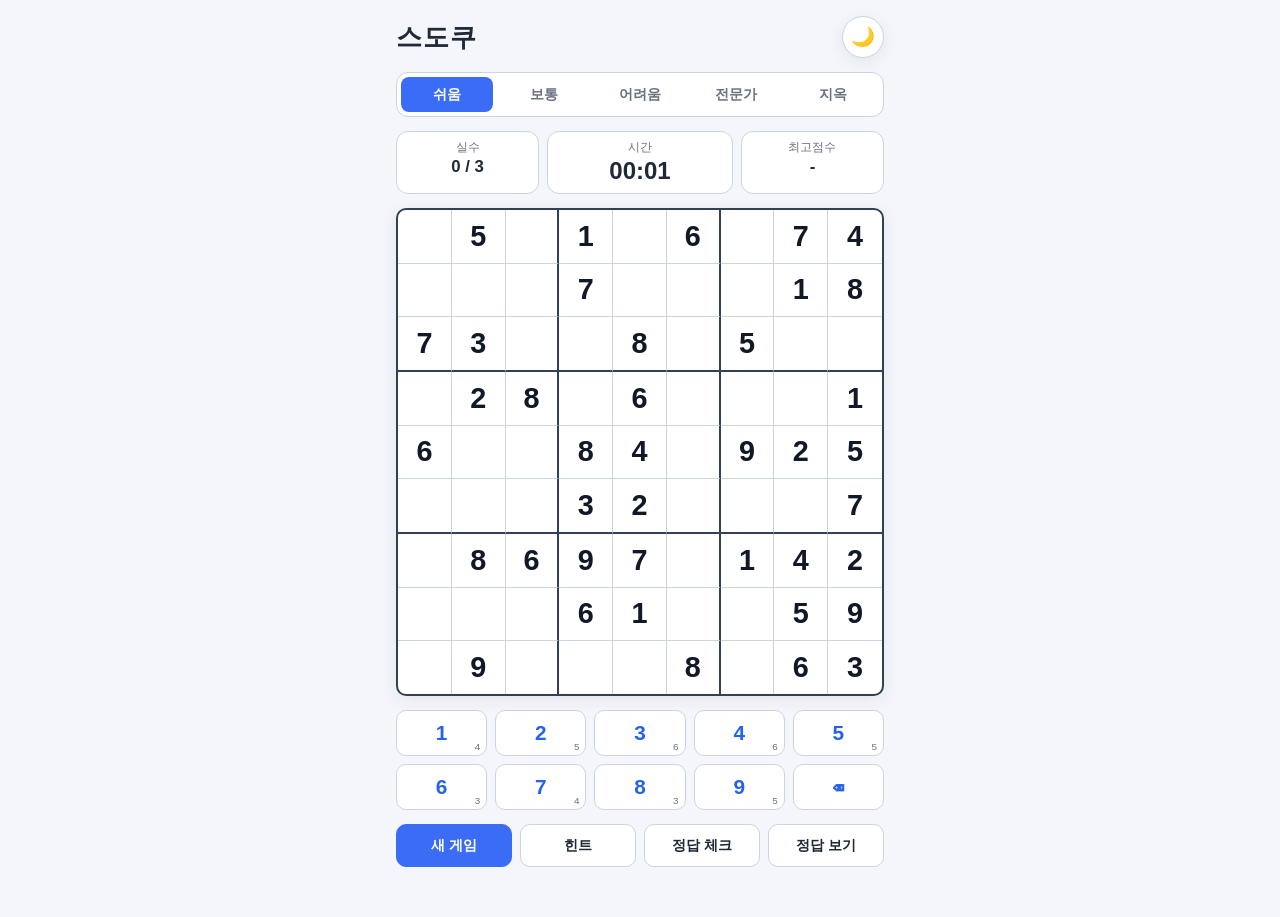
==== sudoku/index.html @ 51a91e00 "Add C++17/CMake skeleton and browser Sudoku game - CMake project with hello world, .gitignore, CLAUD" ====
<!DOCTYPE html>
<html lang="ko">
<head>
  <meta charset="UTF-8">
  <meta name="viewport" content="width=device-width, initial-scale=1">
  <title>스도쿠</title>
  <link rel="stylesheet" href="style.css">
</head>
<body>
  <main class="app">
    <header class="top">
      <h1>스도쿠</h1>
      <button id="themeBtn" class="icon-btn" type="button" aria-label="다크 모드 전환" title="다크 모드 전환">🌙</button>
    </header>

    <nav id="levels" class="levels" aria-label="난이도">
      <button type="button" data-level="0">쉬움</button>
      <button type="button" data-level="1">보통</button>
      <button type="button" data-level="2">어려움</button>
      <button type="button" data-level="3">전문가</button>
      <button type="button" data-level="4">지옥</button>
    </nav>

    <section class="stats">
      <div class="stat"><span class="label">실수</span><strong id="mistakes">0 / 3</strong></div>
      <div class="stat timer"><span class="label">시간</span><strong id="timer">00:00</strong></div>
      <div class="stat"><span class="label">최고점수</span><strong id="best">-</strong></div>
    </section>

    <div id="board" class="board" role="grid" aria-label="스도쿠 판"></div>

    <div id="pad" class="pad">
      <button type="button" data-n="1"><span>1</span><small></small></button>
      <button type="button" data-n="2"><span>2</span><small></small></button>
      <button type="button" data-n="3"><span>3</span><small></small></button>
      <button type="button" data-n="4"><span>4</span><small></small></button>
      <button type="button" data-n="5"><span>5</span><small></small></button>
      <button type="button" data-n="6"><span>6</span><small></small></button>
      <button type="button" data-n="7"><span>7</span><small></small></button>
      <button type="button" data-n="8"><span>8</span><small></small></button>
      <button type="button" data-n="9"><span>9</span><small></small></button>
      <button type="button" data-n="0" aria-label="지우기"><span>⌫</span></button>
    </div>

    <div class="actions">
      <button id="newBtn" class="primary" type="button">새 게임</button>
      <button id="hintBtn" type="button">힌트</button>
      <button id="checkBtn" type="button">정답 체크</button>
      <button id="revealBtn" type="button">정답 보기</button>
    </div>

    <p id="msg" class="msg" role="status"></p>
  </main>

  <dialog id="dialog">
    <h2 id="dTitle"></h2>
    <div id="dBody"></div>
    <div class="dialog-actions">
      <button id="dNew" class="primary" type="button">새 게임</button>
      <button id="dClose" type="button">닫기</button>
    </div>
  </dialog>

  <script src="sudoku.js"></script>
  <script src="app.js"></script>
</body>
</html>
---- sudoku/style.css ----
:root {
  --bg: #f4f6fb;
  --card: #ffffff;
  --text: #1f2937;
  --muted: #6b7280;
  --line: #cbd5e1;
  --line-strong: #334155;
  --accent: #3b6cf6;
  --accent-text: #ffffff;
  --sel: #bcd0ff;
  --same: #d6e2ff;
  --peer: #eef2fb;
  --given: #111827;
  --user: #2563eb;
  --hint: #059669;
  --reveal: #d97706;
  --wrong: #dc2626;
  --wrong-bg: #fee2e2;
  --shadow: 0 4px 16px rgba(30, 41, 59, 0.08);
}

:root[data-theme="dark"] {
  --bg: #0f141d;
  --card: #182030;
  --text: #e5e9f2;
  --muted: #93a0b8;
  --line: #33405a;
  --line-strong: #8fa3c7;
  --accent: #6c8dff;
  --accent-text: #0f141d;
  --sel: #2f4587;
  --same: #283a6b;
  --peer: #1f2a42;
  --given: #f1f5ff;
  --user: #7fa2ff;
  --hint: #4ade80;
  --reveal: #fbbf24;
  --wrong: #ff7b7b;
  --wrong-bg: #4a2028;
  --shadow: 0 4px 16px rgba(0, 0, 0, 0.35);
}

* { box-sizing: border-box; }

body {
  margin: 0;
  background: var(--bg);
  color: var(--text);
  font-family: -apple-system, BlinkMacSystemFont, "Segoe UI", "Malgun Gothic", "Apple SD Gothic Neo", sans-serif;
}

button {
  font: inherit;
  color: inherit;
  cursor: pointer;
}

.app {
  max-width: 520px;
  margin: 0 auto;
  padding: 16px;
  display: flex;
  flex-direction: column;
  gap: 14px;
}

/* 상단: 제목 + 다크모드 토글(우측 상단) */
.top {
  display: flex;
  justify-content: space-between;
  align-items: center;
}

.top h1 {
  margin: 0;
  font-size: 1.6rem;
  letter-spacing: 0.04em;
}

.icon-btn {
  width: 42px;
  height: 42px;
  border-radius: 50%;
  border: 1px solid var(--line);
  background: var(--card);
  font-size: 1.2rem;
  line-height: 1;
  box-shadow: var(--shadow);
}

/* 난이도 */
.levels {
  display: flex;
  gap: 4px;
  padding: 4px;
  background: var(--card);
  border: 1px solid var(--line);
  border-radius: 12px;
}

.levels button {
  flex: 1;
  padding: 8px 0;
  border: 0;
  border-radius: 8px;
  background: transparent;
  color: var(--muted);
  font-size: 0.9rem;
  font-weight: 600;
}

.levels button.active {
  background: var(--accent);
  color: var(--accent-text);
}

/* 실수 / 타이머 / 최고점수 */
.stats {
  display: grid;
  grid-template-columns: 1fr 1.3fr 1fr;
  gap: 8px;
}

.stat {
  display: flex;
  flex-direction: column;
  align-items: center;
  gap: 2px;
  padding: 8px 4px;
  background: var(--card);
  border: 1px solid var(--line);
  border-radius: 12px;
}

.stat .label {
  font-size: 0.72rem;
  color: var(--muted);
}

.stat strong {
  font-size: 1.05rem;
  font-variant-numeric: tabular-nums;
}

.stat.timer strong { font-size: 1.5rem; }
.stat.danger strong { color: var(--wrong); }

/* 판 */
.board {
  display: grid;
  grid-template-columns: repeat(9, 1fr);
  width: 100%;
  aspect-ratio: 1;
  background: var(--card);
  border: 2px solid var(--line-strong);
  border-radius: 10px;
  overflow: hidden;
  box-shadow: var(--shadow);
}

.cell {
  padding: 0;
  border: 0;
  border-right: 1px solid var(--line);
  border-bottom: 1px solid var(--line);
  border-radius: 0;
  background: transparent;
  font-size: clamp(1.1rem, 5.2vw, 1.8rem);
  color: var(--user);
}

.cell.bx { border-right: 2px solid var(--line-strong); }
.cell.by { border-bottom: 2px solid var(--line-strong); }
.cell:nth-child(9n) { border-right: 0; }
.cell:nth-child(n + 73) { border-bottom: 0; }

.cell.peer { background: var(--peer); }
.cell.same { background: var(--same); }
.cell.selected { background: var(--sel); }

.cell.given { color: var(--given); font-weight: 700; }
.cell.hint { color: var(--hint); }
.cell.reveal { color: var(--reveal); }
.cell.wrong { color: var(--wrong); background: var(--wrong-bg); }
.cell.flash { animation: shake 0.5s; }

.cell:focus-visible { outline: 2px solid var(--accent); outline-offset: -2px; }

@keyframes shake {
  0%, 100% { transform: translateX(0); }
  25% { transform: translateX(-3px); }
  75% { transform: translateX(3px); }
}

/* 숫자 패드 */
.pad {
  display: grid;
  grid-template-columns: repeat(5, 1fr);
  gap: 8px;
}

.pad button {
  position: relative;
  padding: 10px 0;
  border: 1px solid var(--line);
  border-radius: 10px;
  background: var(--card);
  font-size: 1.3rem;
  font-weight: 600;
  color: var(--user);
}

.pad button small {
  position: absolute;
  right: 6px;
  bottom: 3px;
  font-size: 0.62rem;
  font-weight: 400;
  color: var(--muted);
}

.pad button:disabled { opacity: 0.3; cursor: default; }

/* 동작 버튼 */
.actions {
  display: grid;
  grid-template-columns: repeat(4, 1fr);
  gap: 8px;
}

.actions button,
.dialog-actions button {
  padding: 11px 4px;
  border: 1px solid var(--line);
  border-radius: 10px;
  background: var(--card);
  font-size: 0.9rem;
  font-weight: 600;
}

button.primary {
  background: var(--accent);
  border-color: var(--accent);
  color: var(--accent-text);
}

button:disabled { opacity: 0.4; cursor: default; }

.msg {
  min-height: 1.4em;
  margin: 0;
  text-align: center;
  font-size: 0.9rem;
  color: var(--muted);
}

/* 결과 모달 */
dialog {
  width: min(90vw, 340px);
  padding: 24px;
  border: 0;
  border-radius: 16px;
  background: var(--card);
  color: var(--text);
  box-shadow: var(--shadow);
}

dialog::backdrop { background: rgba(0, 0, 0, 0.5); }

dialog h2 { margin: 0 0 14px; text-align: center; }

#dBody dl {
  display: grid;
  grid-template-columns: auto 1fr;
  gap: 6px 12px;
  margin: 0;
}

#dBody dt { color: var(--muted); }
#dBody dd { margin: 0; text-align: right; font-variant-numeric: tabular-nums; }
#dBody dd.big { font-size: 1.4rem; font-weight: 700; color: var(--accent); }
#dBody p { margin: 0; text-align: center; color: var(--muted); }
#dBody .record { margin-top: 12px; text-align: center; font-weight: 700; color: var(--hint); }

.dialog-actions {
  display: grid;
  grid-template-columns: 1fr 1fr;
  gap: 8px;
  margin-top: 20px;
}
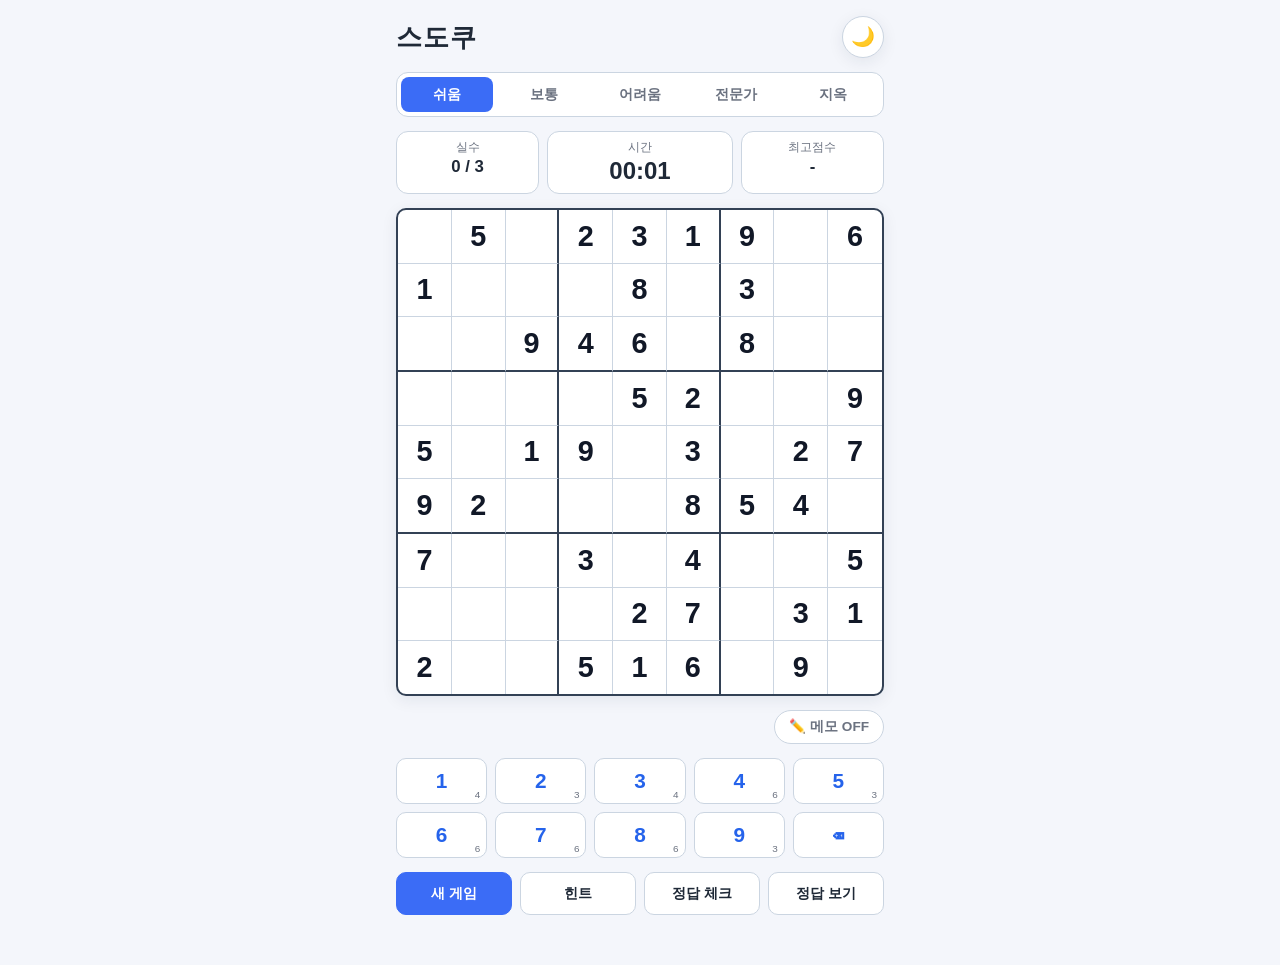
==== commit 62d54b9c: "Add note (memo) mode to Sudoku Notes toggle via button or N key; no answer check or mistake count. C" ====
--- a/sudoku/index.html
+++ b/sudoku/index.html
@@ -28,6 +28,10 @@
     </section>
 
     <div id="board" class="board" role="grid" aria-label="스도쿠 판"></div>
+
+    <div class="tools">
+      <button id="memoBtn" type="button" aria-pressed="false">✏️ 메모 OFF</button>
+    </div>
 
     <div id="pad" class="pad">
       <button type="button" data-n="1"><span>1</span><small></small></button>
--- a/sudoku/style.css
+++ b/sudoku/style.css
@@ -192,6 +192,39 @@
   75% { transform: translateX(3px); }
 }
 
+/* 메모(연필) 표시 */
+.cell .notes {
+  display: grid;
+  grid-template: repeat(3, 1fr) / repeat(3, 1fr);
+  width: 100%;
+  height: 100%;
+  padding: 2px;
+  font-size: clamp(0.55rem, 2.4vw, 0.85rem);
+  font-weight: 400;
+  line-height: 1;
+  color: var(--muted);
+  place-items: center;
+}
+
+/* 메모 토글 */
+.tools { display: flex; justify-content: flex-end; }
+
+.tools button {
+  padding: 7px 14px;
+  border: 1px solid var(--line);
+  border-radius: 999px;
+  background: var(--card);
+  font-size: 0.85rem;
+  font-weight: 600;
+  color: var(--muted);
+}
+
+.tools button.active {
+  background: var(--accent);
+  border-color: var(--accent);
+  color: var(--accent-text);
+}
+
 /* 숫자 패드 */
 .pad {
   display: grid;
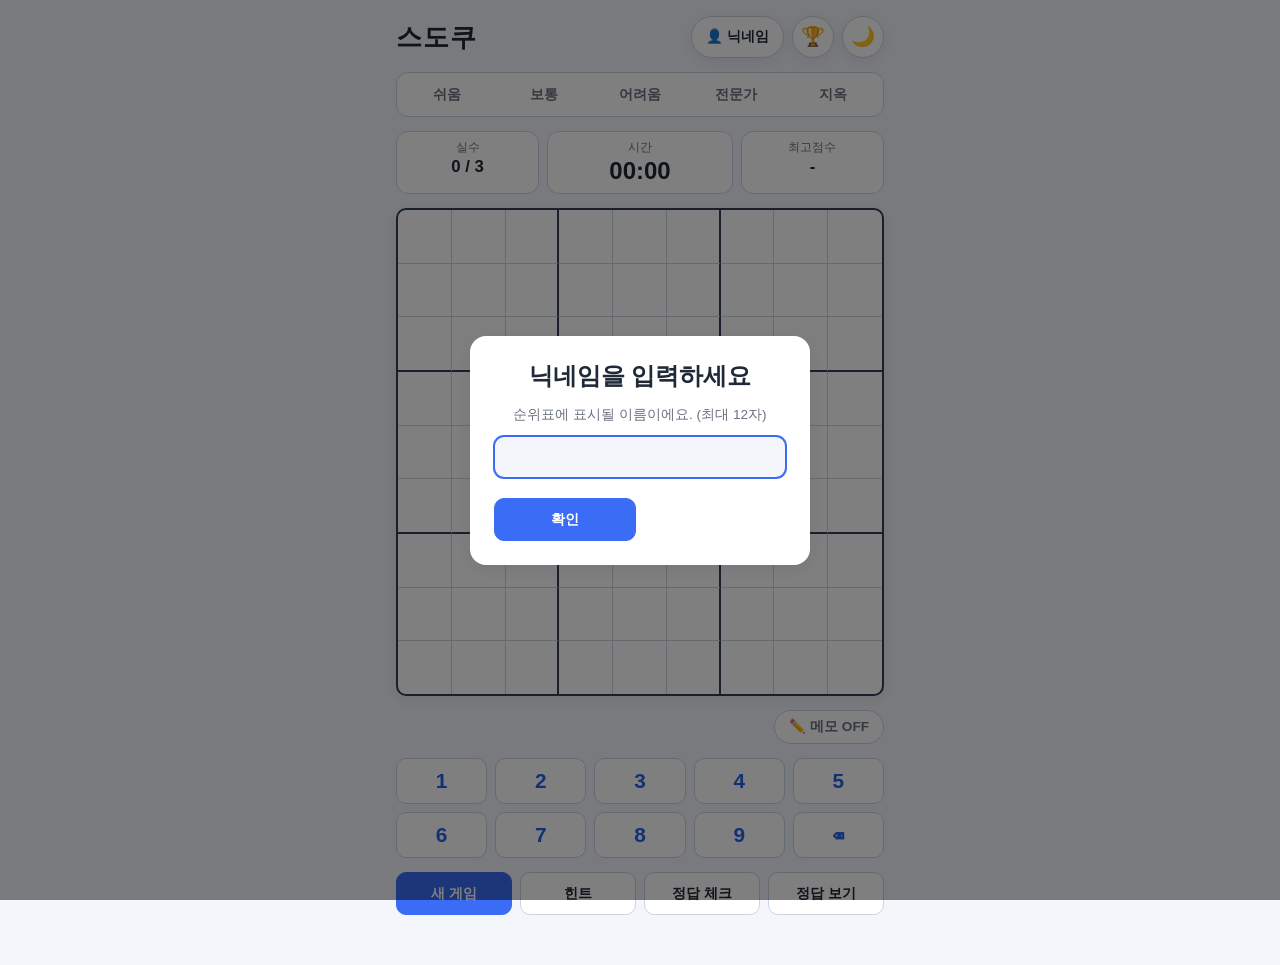
==== commit 7e45f9bd: "Add nickname prompt and local leaderboard to Sudoku - Ask for a nickname on first visit; change via " ====
--- a/sudoku/index.html
+++ b/sudoku/index.html
@@ -10,7 +10,11 @@
   <main class="app">
     <header class="top">
       <h1>스도쿠</h1>
-      <button id="themeBtn" class="icon-btn" type="button" aria-label="다크 모드 전환" title="다크 모드 전환">🌙</button>
+      <div class="top-right">
+        <button id="nickBtn" class="chip" type="button" title="닉네임 변경">👤 <span id="nickText"></span></button>
+        <button id="boardBtn" class="icon-btn" type="button" aria-label="순위표" title="순위표">🏆</button>
+        <button id="themeBtn" class="icon-btn" type="button" aria-label="다크 모드 전환" title="다크 모드 전환">🌙</button>
+      </div>
     </header>
 
     <nav id="levels" class="levels" aria-label="난이도">
@@ -65,6 +69,35 @@
     </div>
   </dialog>
 
+  <dialog id="nickDialog">
+    <form id="nickForm">
+      <h2>닉네임을 입력하세요</h2>
+      <p class="sub">순위표에 표시될 이름이에요. (최대 12자)</p>
+      <input id="nickInput" type="text" maxlength="12" autocomplete="off" required>
+      <div class="dialog-actions">
+        <button class="primary" type="submit">확인</button>
+        <button id="nickCancel" type="button">취소</button>
+      </div>
+    </form>
+  </dialog>
+
+  <dialog id="boardDialog" class="wide">
+    <h2>🏆 순위표</h2>
+    <nav id="boardTabs" class="levels" aria-label="순위표 난이도">
+      <button type="button" data-level="-1">전체</button>
+      <button type="button" data-level="0">쉬움</button>
+      <button type="button" data-level="1">보통</button>
+      <button type="button" data-level="2">어려움</button>
+      <button type="button" data-level="3">전문가</button>
+      <button type="button" data-level="4">지옥</button>
+    </nav>
+    <div id="boardList" class="board-list"></div>
+    <p class="sub">순위는 이 기기(브라우저)에만 저장돼요.</p>
+    <div class="dialog-actions single">
+      <button id="boardClose" type="button">닫기</button>
+    </div>
+  </dialog>
+
   <script src="sudoku.js"></script>
   <script src="app.js"></script>
 </body>
--- a/sudoku/style.css
+++ b/sudoku/style.css
@@ -77,6 +77,27 @@
   letter-spacing: 0.04em;
 }
 
+.top-right {
+  display: flex;
+  align-items: center;
+  gap: 8px;
+}
+
+.chip {
+  max-width: 130px;
+  height: 42px;
+  padding: 0 14px;
+  border: 1px solid var(--line);
+  border-radius: 999px;
+  background: var(--card);
+  font-size: 0.85rem;
+  font-weight: 600;
+  white-space: nowrap;
+  overflow: hidden;
+  text-overflow: ellipsis;
+  box-shadow: var(--shadow);
+}
+
 .icon-btn {
   width: 42px;
   height: 42px;
@@ -321,3 +342,62 @@
   gap: 8px;
   margin-top: 20px;
 }
+
+.dialog-actions.single { grid-template-columns: 1fr; }
+
+dialog { position: fixed; overflow: hidden; }
+dialog.wide { width: min(94vw, 460px); }
+dialog .sub { margin: 0 0 12px; text-align: center; font-size: 0.85rem; color: var(--muted); }
+
+dialog input[type="text"] {
+  width: 100%;
+  padding: 11px 12px;
+  border: 1px solid var(--line);
+  border-radius: 10px;
+  background: var(--bg);
+  color: var(--text);
+  font: inherit;
+  text-align: center;
+}
+
+dialog input[type="text"]:focus { outline: 2px solid var(--accent); outline-offset: -1px; }
+
+/* 등록 폼 (클리어 화면) */
+.register { margin-top: 16px; display: flex; flex-direction: column; gap: 8px; }
+.register button {
+  padding: 11px 4px;
+  border: 1px solid var(--accent);
+  border-radius: 10px;
+  background: var(--accent);
+  color: var(--accent-text);
+  font-weight: 600;
+}
+.register .done { margin: 0; text-align: center; font-weight: 700; color: var(--hint); }
+.register .done + button { background: var(--card); color: var(--text); border-color: var(--line); }
+
+/* 축하 색종이 */
+.confetti { position: absolute; inset: 0; overflow: hidden; pointer-events: none; }
+.confetti i {
+  position: absolute;
+  top: -14px;
+  width: 8px;
+  height: 12px;
+  opacity: 0.95;
+  animation: fall linear forwards;
+}
+
+@keyframes fall {
+  to { transform: translateY(640px) rotate(600deg); opacity: 0; }
+}
+
+/* 순위표 */
+#boardTabs { margin-bottom: 12px; }
+.board-list { max-height: 50vh; overflow: auto; margin-bottom: 10px; }
+
+.lb { width: 100%; border-collapse: collapse; font-size: 0.85rem; }
+.lb th { padding: 6px 4px; color: var(--muted); font-weight: 600; text-align: center; border-bottom: 1px solid var(--line); }
+.lb td { padding: 8px 4px; text-align: center; border-bottom: 1px solid var(--line); font-variant-numeric: tabular-nums; }
+.lb td.name { max-width: 90px; overflow: hidden; text-overflow: ellipsis; white-space: nowrap; font-weight: 600; }
+.lb td.score { font-weight: 700; color: var(--accent); }
+.lb tr.me td { background: var(--same); }
+.lb .empty { padding: 28px 0; text-align: center; color: var(--muted); }
